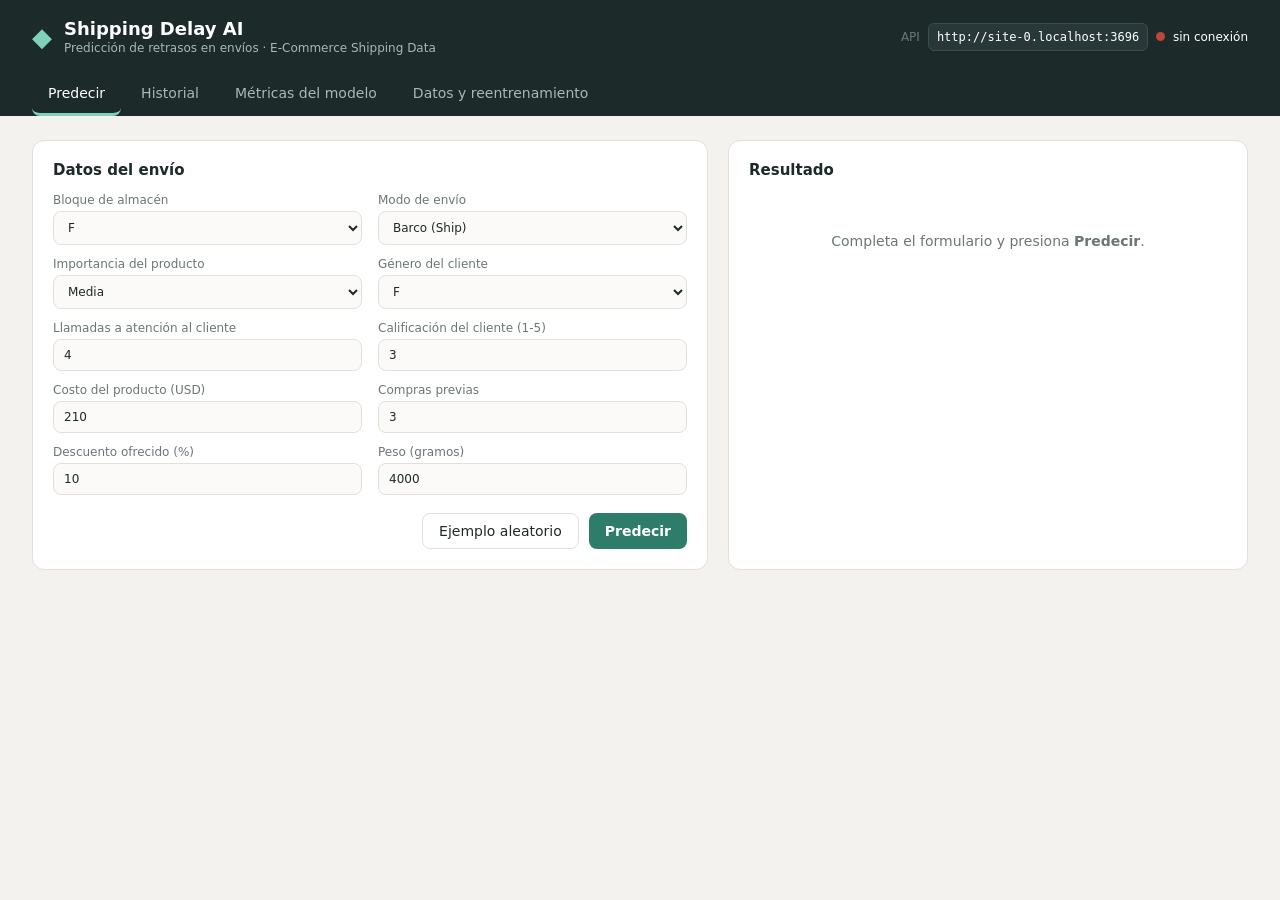
==== frontend/index.html @ 7565f9fd "feat: servicio de IA, cliente web y documentación CRISP-ML(Q) - Modelo de clasificación (Gradient Bo" ====
<!DOCTYPE html>
<html lang="es">
<head>
  <meta charset="UTF-8" />
  <meta name="viewport" content="width=device-width, initial-scale=1" />
  <title>Shipping Delay AI</title>
  <link rel="stylesheet" href="styles.css" />
</head>
<body>
  <header class="topbar">
    <div class="brand">
      <span class="logo">◆</span>
      <div>
        <h1>Shipping Delay AI</h1>
        <p>Predicción de retrasos en envíos · E-Commerce Shipping Data</p>
      </div>
    </div>
    <div class="status">
      <label for="apiUrl">API</label>
      <input id="apiUrl" type="text" spellcheck="false" />
      <span id="statusDot" class="dot"></span>
      <span id="statusText">sin conexión</span>
    </div>
  </header>

  <nav class="tabs" role="tablist">
    <button class="tab active" data-tab="predict">Predecir</button>
    <button class="tab" data-tab="history">Historial</button>
    <button class="tab" data-tab="metrics">Métricas del modelo</button>
    <button class="tab" data-tab="data">Datos y reentrenamiento</button>
  </nav>

  <main>
    <!-- ============ PREDECIR ============ -->
    <section id="tab-predict" class="panel active">
      <div class="grid-2">
        <form id="predictForm" class="card">
          <h2>Datos del envío</h2>
          <div class="fields">
            <label>Bloque de almacén
              <select name="warehouse_block"><option>A</option><option>B</option><option>C</option><option>D</option><option selected>F</option></select>
            </label>
            <label>Modo de envío
              <select name="mode_of_shipment"><option value="Ship" selected>Barco (Ship)</option><option value="Flight">Avión (Flight)</option><option value="Road">Carretera (Road)</option></select>
            </label>
            <label>Importancia del producto
              <select name="product_importance"><option value="low">Baja</option><option value="medium" selected>Media</option><option value="high">Alta</option></select>
            </label>
            <label>Género del cliente
              <select name="gender"><option value="F">F</option><option value="M">M</option></select>
            </label>
            <label>Llamadas a atención al cliente
              <input name="customer_care_calls" type="number" min="0" max="20" value="4" required />
            </label>
            <label>Calificación del cliente (1-5)
              <input name="customer_rating" type="number" min="1" max="5" value="3" required />
            </label>
            <label>Costo del producto (USD)
              <input name="cost_of_the_product" type="number" min="1" max="2000" value="210" required />
            </label>
            <label>Compras previas
              <input name="prior_purchases" type="number" min="0" max="50" value="3" required />
            </label>
            <label>Descuento ofrecido (%)
              <input name="discount_offered" type="number" min="0" max="100" value="10" required />
            </label>
            <label>Peso (gramos)
              <input name="weight_in_gms" type="number" min="1" max="20000" value="4000" required />
            </label>
          </div>
          <div class="actions">
            <button type="button" class="ghost" id="randomBtn">Ejemplo aleatorio</button>
            <button type="submit" class="primary">Predecir</button>
          </div>
        </form>

        <div class="card result" id="resultCard">
          <h2>Resultado</h2>
          <div id="resultEmpty" class="empty">Completa el formulario y presiona <b>Predecir</b>.</div>
          <div id="resultBody" hidden>
            <div id="resultLabel" class="big-label"></div>
            <div class="gauge"><div id="gaugeFill"></div></div>
            <div class="gauge-legend"><span>0%</span><span id="probText"></span><span>100%</span></div>
            <p class="muted">Probabilidad estimada de que el envío llegue <b>con retraso</b>.</p>
            <dl class="kv">
              <dt>ID predicción</dt><dd id="rId"></dd>
              <dt>Versión del modelo</dt><dd id="rVersion"></dd>
              <dt>Fecha</dt><dd id="rDate"></dd>
            </dl>
          </div>
        </div>
      </div>
    </section>

    <!-- ============ HISTORIAL ============ -->
    <section id="tab-history" class="panel">
      <div class="card">
        <div class="card-head">
          <h2>Historial de predicciones</h2>
          <div class="inline">
            <select id="histFilter">
              <option value="">Todas</option><option value="0">A tiempo</option><option value="1">Con retraso</option>
            </select>
            <button class="ghost" id="histRefresh">Actualizar</button>
          </div>
        </div>
        <div class="table-wrap">
          <table id="histTable">
            <thead><tr>
              <th>#</th><th>Fecha</th><th>Almacén</th><th>Envío</th><th>Llamadas</th><th>Rating</th>
              <th>Costo</th><th>Compras</th><th>Importancia</th><th>Género</th><th>Desc.%</th><th>Peso g</th>
              <th>Resultado</th><th>P(retraso)</th><th>Modelo</th>
            </tr></thead>
            <tbody></tbody>
          </table>
        </div>
        <div class="pager">
          <button class="ghost" id="prevPage">← Anterior</button>
          <span id="pageInfo"></span>
          <button class="ghost" id="nextPage">Siguiente →</button>
        </div>
      </div>
    </section>

    <!-- ============ MÉTRICAS ============ -->
    <section id="tab-metrics" class="panel">
      <div id="kpis" class="kpis"></div>
      <div class="grid-2">
        <div class="card"><h2>Matriz de confusión (conjunto de prueba)</h2><div id="cmatrix"></div></div>
        <div class="card"><h2>Importancia de variables</h2><div id="fimp"></div></div>
      </div>
      <div class="card"><h2>Comparación de modelos candidatos</h2><div class="table-wrap"><table id="compTable"></table></div></div>
      <div class="card"><h2>Versiones del modelo</h2><div class="table-wrap"><table id="modelsTable"></table></div></div>
    </section>

    <!-- ============ DATOS / REENTRENAMIENTO ============ -->
    <section id="tab-data" class="panel">
      <div class="grid-2">
        <div class="card">
          <h2>1 · Subir archivo de entrenamiento</h2>
          <p class="muted">CSV con las columnas del dataset original: Warehouse_block, Mode_of_Shipment, Customer_care_calls, Customer_rating, Cost_of_the_Product, Prior_purchases, Product_importance, Gender, Discount_offered, Weight_in_gms, Reached.on.Time_Y.N (mínimo 500 filas).</p>
          <form id="uploadForm" class="upload">
            <input type="file" id="fileInput" accept=".csv" required />
            <button type="submit" class="primary">Subir dataset</button>
          </form>
          <div id="uploadMsg" class="msg" hidden></div>
        </div>
        <div class="card">
          <h2>2 · Reentrenar el modelo</h2>
          <div class="fields one">
            <label>Dataset
              <select id="retrainDataset"></select>
            </label>
            <label>Algoritmo
              <select id="retrainAlgo">
                <option value="auto">Automático (elige el mejor por ROC-AUC)</option>
                <option>GradientBoosting</option><option>RandomForest</option><option>LogisticRegression</option>
              </select>
            </label>
          </div>
          <button class="primary" id="retrainBtn">Reentrenar</button>
          <div id="retrainMsg" class="msg" hidden></div>
        </div>
      </div>
      <div class="card"><h2>Datasets registrados</h2><div class="table-wrap"><table id="dsTable"></table></div></div>
    </section>
  </main>

  <div id="toast" class="toast" hidden></div>
  <script src="app.js"></script>
</body>
</html>
---- frontend/styles.css ----
:root {
  --bg: #f4f2ee; --card: #ffffff; --ink: #1d2a2a; --muted: #6b7676; --line: #e3e0d9;
  --brand: #2e7d6b; --brand-ink: #ffffff; --late: #d9822b; --ok: #2e7d6b; --bad: #b9473a;
  --radius: 12px; --font: "Inter", "Segoe UI", system-ui, -apple-system, sans-serif;
}
* { box-sizing: border-box; }
body { margin: 0; font-family: var(--font); background: var(--bg); color: var(--ink); font-size: 14px; }
h1, h2 { margin: 0; }
h2 { font-size: 15px; font-weight: 600; margin-bottom: 14px; }

.topbar { display: flex; justify-content: space-between; align-items: center; gap: 16px; flex-wrap: wrap;
  padding: 18px 32px; background: var(--ink); color: #fff; }
.brand { display: flex; gap: 12px; align-items: center; }
.logo { font-size: 26px; color: #7fd1b9; }
.brand h1 { font-size: 18px; }
.brand p { margin: 2px 0 0; font-size: 12px; color: #a9b8b5; }
.status { display: flex; align-items: center; gap: 8px; font-size: 12px; }
.status input { width: 220px; padding: 6px 8px; border-radius: 6px; border: 1px solid #3d4c4c;
  background: #283838; color: #fff; font-family: ui-monospace, monospace; font-size: 12px; }
.dot { width: 9px; height: 9px; border-radius: 50%; background: var(--bad); }
.dot.on { background: #7fd1b9; }

.tabs { display: flex; gap: 4px; padding: 0 32px; background: var(--ink); overflow-x: auto; }
.tab { border: 0; background: none; color: #a9b8b5; padding: 12px 16px; font: inherit; cursor: pointer;
  border-bottom: 3px solid transparent; white-space: nowrap; }
.tab.active { color: #fff; border-bottom-color: #7fd1b9; }

main { max-width: 1360px; margin: 0 auto; padding: 24px 32px 48px; }
.panel { display: none; }
.panel.active { display: block; }
.card { background: var(--card); border: 1px solid var(--line); border-radius: var(--radius); padding: 20px;
  margin-bottom: 20px; }
.card-head { display: flex; justify-content: space-between; align-items: center; margin-bottom: 12px; }
.card-head h2 { margin: 0; }
.grid-2 { display: grid; grid-template-columns: 1.3fr 1fr; gap: 20px; }
.grid-2 > .card { margin-bottom: 20px; }
@media (max-width: 860px) { .grid-2 { grid-template-columns: 1fr; } }

.fields { display: grid; grid-template-columns: 1fr 1fr; gap: 12px 16px; }
.fields.one { grid-template-columns: 1fr; margin-bottom: 14px; }
label { display: flex; flex-direction: column; gap: 4px; font-size: 12px; color: var(--muted); }
input, select { font: inherit; color: var(--ink); padding: 8px 10px; border: 1px solid var(--line);
  border-radius: 8px; background: #fbfaf8; }
input:focus, select:focus { outline: 2px solid #7fd1b9; border-color: transparent; }
.actions { display: flex; justify-content: flex-end; gap: 10px; margin-top: 18px; }
.inline { display: flex; gap: 8px; }

button { font: inherit; cursor: pointer; border-radius: 8px; padding: 9px 16px; }
button.primary { background: var(--brand); color: var(--brand-ink); border: 0; font-weight: 600; }
button.primary:hover { filter: brightness(1.08); }
button.primary:disabled { opacity: .6; cursor: progress; }
button.ghost { background: transparent; border: 1px solid var(--line); color: var(--ink); }
button.ghost:hover { background: #f0eee9; }

.empty { color: var(--muted); padding: 40px 0; text-align: center; }
.big-label { font-size: 28px; font-weight: 700; margin: 6px 0 16px; }
.big-label.late { color: var(--late); }
.big-label.ontime { color: var(--ok); }
.gauge { height: 14px; background: #eeebe5; border-radius: 7px; overflow: hidden; }
#gaugeFill { height: 100%; width: 0; background: linear-gradient(90deg, var(--ok), var(--late)); transition: width .5s; }
.gauge-legend { display: flex; justify-content: space-between; font-size: 11px; color: var(--muted); margin-top: 4px; }
#probText { font-weight: 700; color: var(--ink); font-size: 13px; }
.muted { color: var(--muted); font-size: 12px; line-height: 1.5; }
.kv { display: grid; grid-template-columns: auto 1fr; gap: 6px 14px; margin: 16px 0 0; font-size: 13px; }
.kv dt { color: var(--muted); }
.kv dd { margin: 0; font-family: ui-monospace, monospace; font-size: 12px; }

.table-wrap { overflow-x: auto; }
table { width: 100%; border-collapse: collapse; font-size: 12.5px; }
th, td { padding: 8px 8px; text-align: left; border-bottom: 1px solid var(--line); white-space: nowrap; }
th { font-weight: 600; color: var(--muted); font-size: 11.5px; text-transform: uppercase; letter-spacing: .03em; }
td.num, th.num { text-align: right; font-variant-numeric: tabular-nums; }
.pill { display: inline-block; padding: 2px 8px; border-radius: 999px; font-size: 11px; font-weight: 600; }
.pill.late { background: #fbead8; color: #9a5512; }
.pill.ontime { background: #dcefe9; color: #1f5a4c; }
.pill.ACTIVO { background: #dcefe9; color: #1f5a4c; }
.pill.INACTIVO { background: #ecebe7; color: #5b6363; }
.pill.RECHAZADO { background: #f6dedb; color: #8c2f25; }
.pager { display: flex; align-items: center; justify-content: flex-end; gap: 12px; margin-top: 12px; color: var(--muted); }

.kpis { display: grid; grid-template-columns: repeat(auto-fit, minmax(150px, 1fr)); gap: 14px; margin-bottom: 20px; }
.kpi { background: var(--card); border: 1px solid var(--line); border-radius: var(--radius); padding: 16px; }
.kpi .k { font-size: 11px; color: var(--muted); text-transform: uppercase; letter-spacing: .04em; }
.kpi .v { font-size: 26px; font-weight: 700; margin-top: 4px; font-variant-numeric: tabular-nums; }
.kpi .t { font-size: 11px; margin-top: 4px; }
.kpi .t.pass { color: var(--ok); }
.kpi .t.fail { color: var(--bad); }
.kpi.info .v { font-size: 15px; }

.cm { display: grid; grid-template-columns: 90px 1fr 1fr; gap: 6px; max-width: 380px; font-size: 12px; }
.cm .h { color: var(--muted); display: flex; align-items: center; justify-content: center; text-align: center; }
.cm .cell { border-radius: 8px; padding: 18px 0; text-align: center; font-size: 20px; font-weight: 700; }
.cm .cell small { display: block; font-size: 10.5px; font-weight: 500; opacity: .8; }

.bars { display: flex; flex-direction: column; gap: 7px; }
.bar-row { display: grid; grid-template-columns: 170px 1fr 52px; align-items: center; gap: 10px; font-size: 12px; }
.bar-row .track { background: #eeebe5; border-radius: 4px; height: 12px; }
.bar-row .fill { background: var(--brand); height: 100%; border-radius: 4px; }
.bar-row .val { text-align: right; font-variant-numeric: tabular-nums; color: var(--muted); }

.upload { display: flex; gap: 10px; align-items: center; flex-wrap: wrap; margin-top: 10px; }
.msg { margin-top: 14px; padding: 12px 14px; border-radius: 8px; font-size: 13px; line-height: 1.5; }
.msg.ok { background: #dcefe9; color: #1f5a4c; }
.msg.err { background: #f6dedb; color: #8c2f25; }
.msg.warn { background: #fbead8; color: #9a5512; }

.toast { position: fixed; bottom: 20px; right: 20px; background: var(--ink); color: #fff; padding: 12px 16px;
  border-radius: 8px; font-size: 13px; max-width: 360px; box-shadow: 0 6px 20px rgba(0,0,0,.2); }
.toast.err { background: var(--bad); }
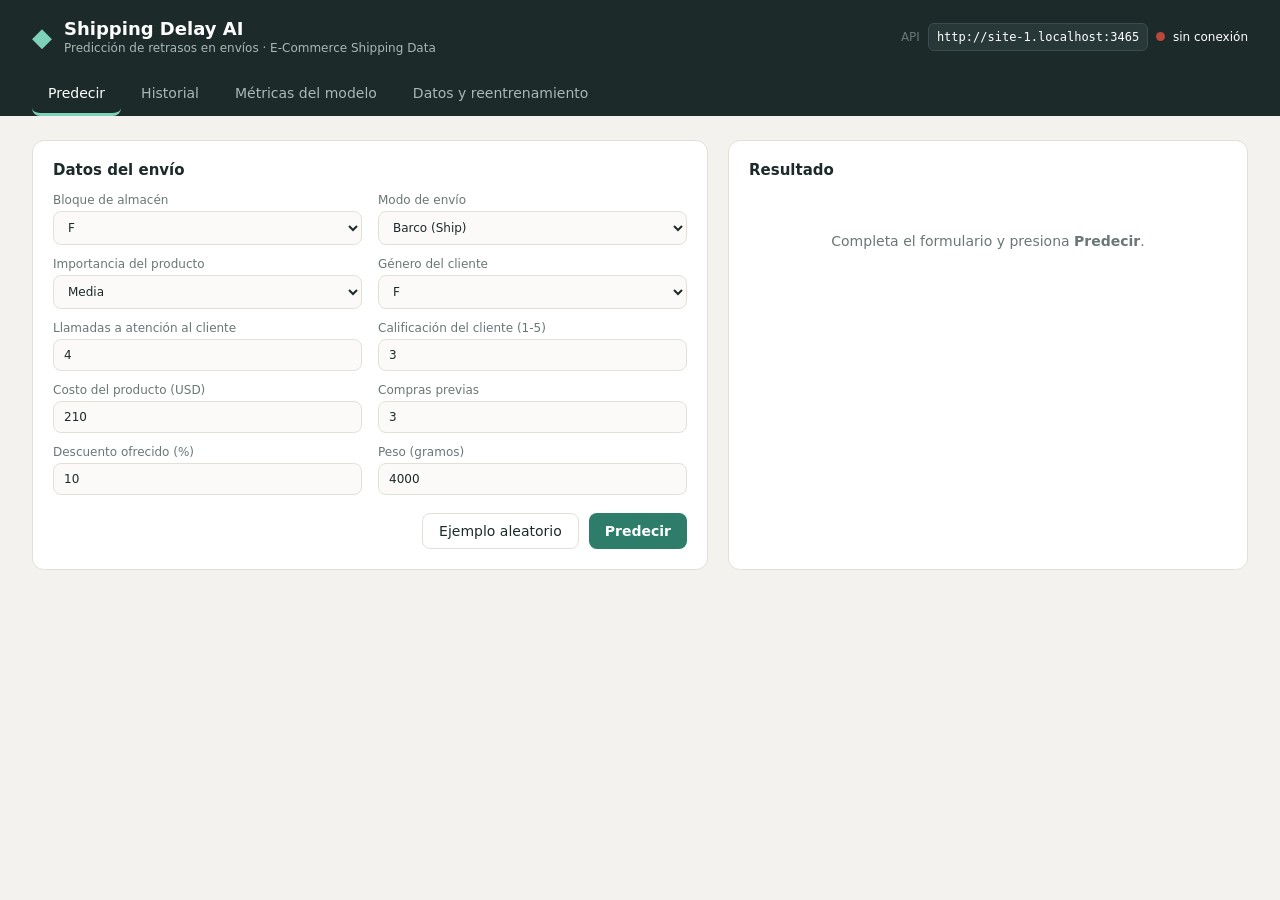
==== commit c70a6a8b: "feat(ui): detalle de predicción y filtro por versión en el historial - El cliente web ahora consume " ====
--- a/frontend/index.html
+++ b/frontend/index.html
@@ -98,8 +98,11 @@
         <div class="card-head">
           <h2>Historial de predicciones</h2>
           <div class="inline">
-            <select id="histFilter">
-              <option value="">Todas</option><option value="0">A tiempo</option><option value="1">Con retraso</option>
+            <select id="histFilter" aria-label="Filtrar por resultado">
+              <option value="">Todos los resultados</option><option value="0">A tiempo</option><option value="1">Con retraso</option>
+            </select>
+            <select id="histVersion" aria-label="Filtrar por versión del modelo">
+              <option value="">Todas las versiones</option>
             </select>
             <button class="ghost" id="histRefresh">Actualizar</button>
           </div>
@@ -114,11 +117,19 @@
             <tbody></tbody>
           </table>
         </div>
+        <p class="muted">Haz clic en una fila para ver el detalle de la predicción.</p>
         <div class="pager">
           <button class="ghost" id="prevPage">← Anterior</button>
           <span id="pageInfo"></span>
           <button class="ghost" id="nextPage">Siguiente →</button>
         </div>
+      </div>
+      <div class="card" id="detailCard" hidden>
+        <div class="card-head">
+          <h2 id="detailTitle">Detalle de la predicción</h2>
+          <button class="ghost" id="detailClose">Cerrar</button>
+        </div>
+        <dl class="kv" id="detailBody"></dl>
       </div>
     </section>
 
--- a/frontend/styles.css
+++ b/frontend/styles.css
@@ -107,3 +107,7 @@
 .toast { position: fixed; bottom: 20px; right: 20px; background: var(--ink); color: #fff; padding: 12px 16px;
   border-radius: 8px; font-size: 13px; max-width: 360px; box-shadow: 0 6px 20px rgba(0,0,0,.2); }
 .toast.err { background: var(--bad); }
+
+#histTable tbody tr[data-id] { cursor: pointer; }
+#histTable tbody tr[data-id]:hover { background: #f6f4ef; }
+#histTable tbody tr.selected { background: #e7f2ee; }
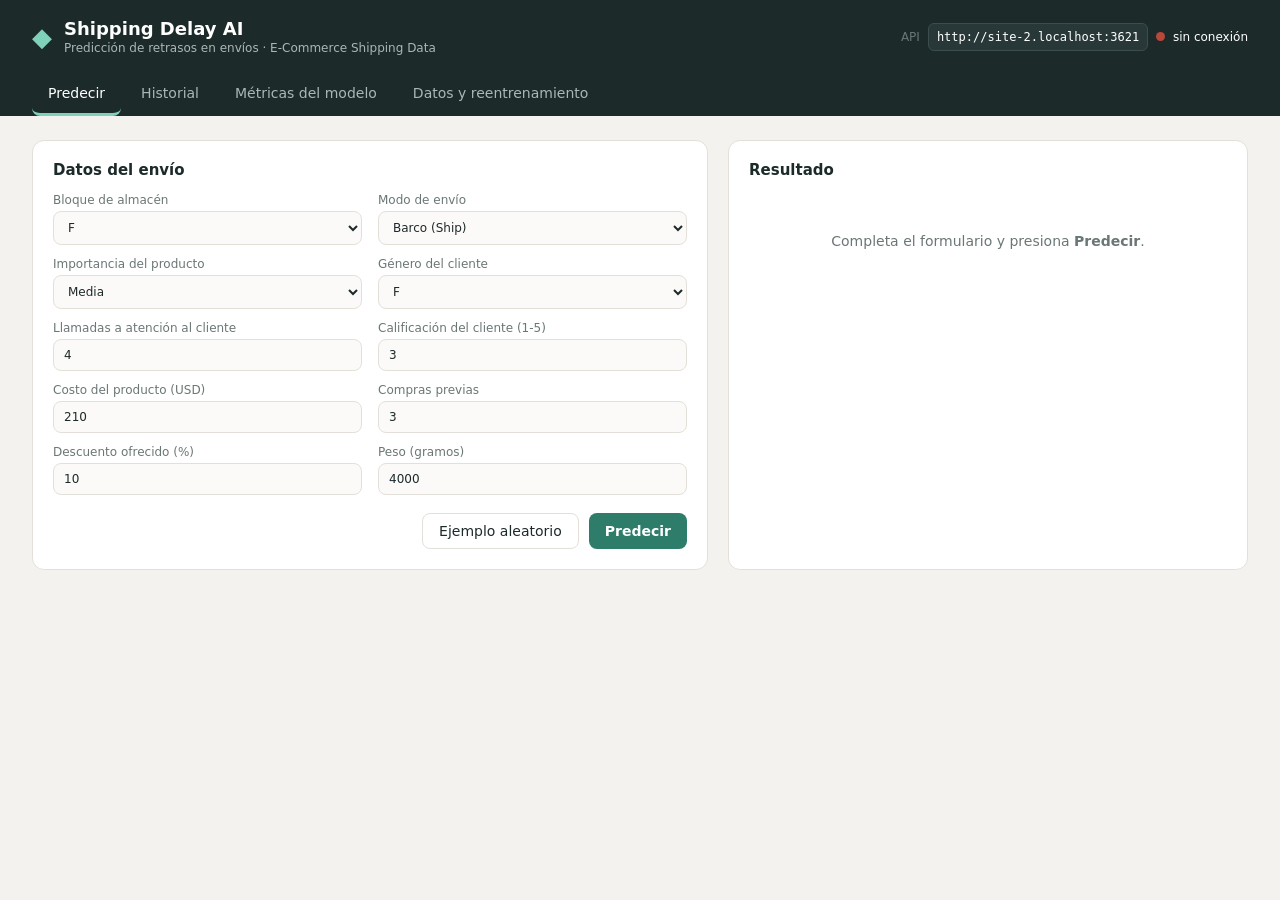
==== commit eac84586: "fix(ui): aplicar sugerencias de CodeRabbit del PR #2 - Un fallo de GET /models ya no bloquea la carg" ====
--- a/frontend/index.html
+++ b/frontend/index.html
@@ -117,7 +117,7 @@
             <tbody></tbody>
           </table>
         </div>
-        <p class="muted">Haz clic en una fila para ver el detalle de la predicción.</p>
+        <p class="muted">Haz clic en una fila (o en su número, también con el teclado) para ver el detalle de la predicción.</p>
         <div class="pager">
           <button class="ghost" id="prevPage">← Anterior</button>
           <span id="pageInfo"></span>
--- a/frontend/styles.css
+++ b/frontend/styles.css
@@ -111,3 +111,6 @@
 #histTable tbody tr[data-id] { cursor: pointer; }
 #histTable tbody tr[data-id]:hover { background: #f6f4ef; }
 #histTable tbody tr.selected { background: #e7f2ee; }
+.link-btn { background: none; border: 0; padding: 2px 4px; color: var(--brand); font-weight: 600; text-decoration: underline;
+  border-radius: 4px; cursor: pointer; }
+.link-btn:focus-visible { outline: 2px solid var(--brand); outline-offset: 2px; }
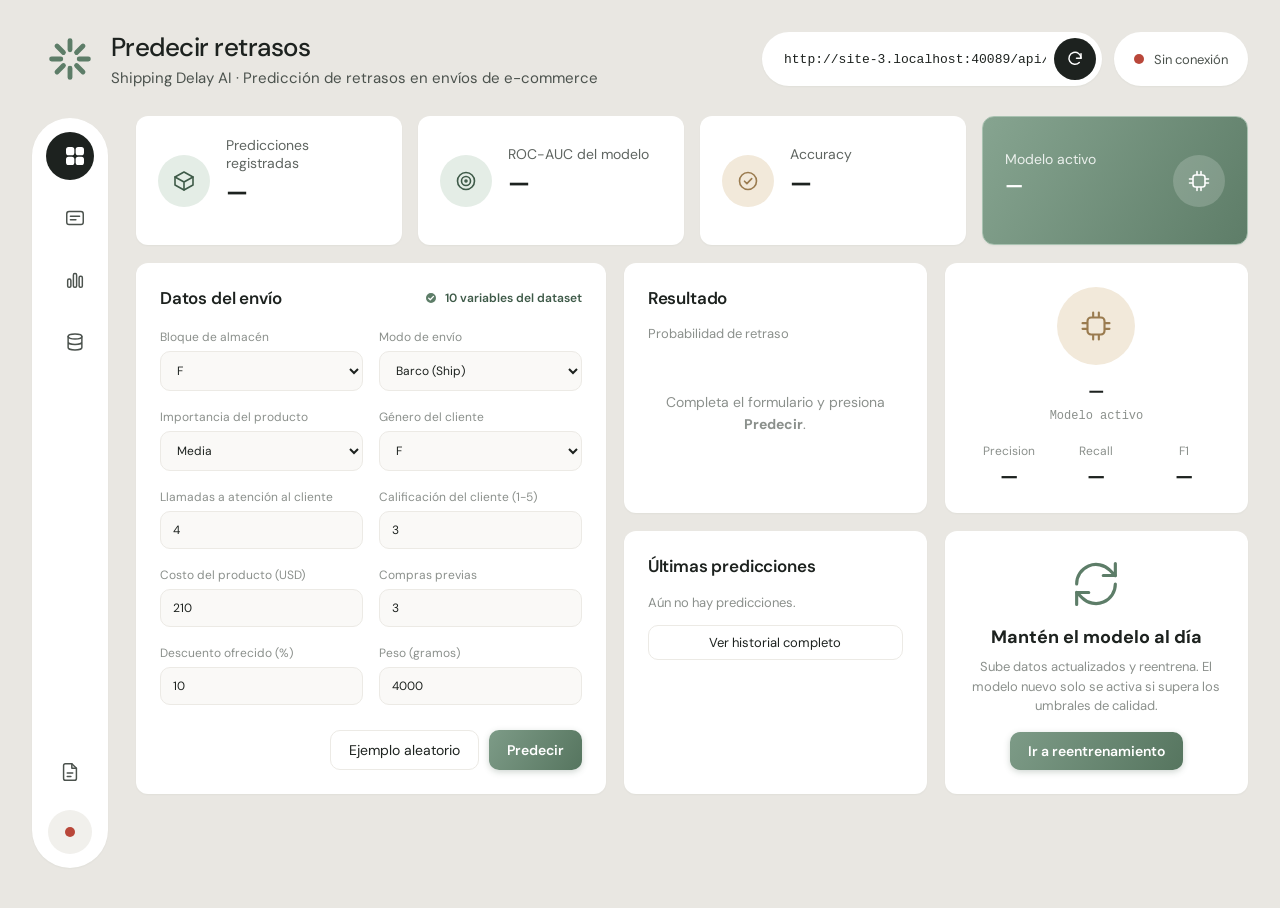
==== commit c6684341: "feat(ui): rediseño visual del cliente web estilo panel - Barra lateral con íconos para las 4 seccion" ====
--- a/frontend/index.html
+++ b/frontend/index.html
@@ -4,178 +4,267 @@
   <meta charset="UTF-8" />
   <meta name="viewport" content="width=device-width, initial-scale=1" />
   <title>Shipping Delay AI</title>
+  <link rel="preconnect" href="https://fonts.googleapis.com" />
+  <link rel="stylesheet" href="https://fonts.googleapis.com/css2?family=DM+Sans:opsz,wght@9..40,400;9..40,500;9..40,600;9..40,700&display=swap" />
   <link rel="stylesheet" href="styles.css" />
 </head>
 <body>
-  <header class="topbar">
-    <div class="brand">
-      <span class="logo">◆</span>
-      <div>
-        <h1>Shipping Delay AI</h1>
-        <p>Predicción de retrasos en envíos · E-Commerce Shipping Data</p>
+  <!-- Íconos reutilizables -->
+  <svg width="0" height="0" style="position:absolute" aria-hidden="true">
+    <defs>
+      <symbol id="i-predict" viewBox="0 0 24 24"><rect x="3" y="3" width="7.5" height="7.5" rx="2"/><rect x="13.5" y="3" width="7.5" height="7.5" rx="2"/><rect x="3" y="13.5" width="7.5" height="7.5" rx="2"/><rect x="13.5" y="13.5" width="7.5" height="7.5" rx="2"/></symbol>
+      <symbol id="i-history" viewBox="0 0 24 24"><rect x="3" y="5" width="18" height="14" rx="2.5"/><path d="M7 10h10M7 14h6"/></symbol>
+      <symbol id="i-metrics" viewBox="0 0 24 24"><rect x="4" y="11" width="3.5" height="9" rx="1.5"/><rect x="10.25" y="5" width="3.5" height="15" rx="1.5"/><rect x="16.5" y="8" width="3.5" height="12" rx="1.5"/></symbol>
+      <symbol id="i-data" viewBox="0 0 24 24"><ellipse cx="12" cy="6" rx="7.5" ry="2.8"/><path d="M4.5 6v6c0 1.5 3.4 2.8 7.5 2.8s7.5-1.3 7.5-2.8V6M4.5 12v6c0 1.5 3.4 2.8 7.5 2.8s7.5-1.3 7.5-2.8v-6"/></symbol>
+      <symbol id="i-doc" viewBox="0 0 24 24"><path d="M14 3H7a2 2 0 0 0-2 2v14a2 2 0 0 0 2 2h10a2 2 0 0 0 2-2V8z"/><path d="M14 3v5h5M9 13h6M9 17h4"/></symbol>
+      <symbol id="i-refresh" viewBox="0 0 24 24"><path d="M20 11a8 8 0 1 0-2.3 5.7"/><path d="M20 5v6h-6"/></symbol>
+      <symbol id="i-box" viewBox="0 0 24 24"><path d="M21 8 12 3 3 8v8l9 5 9-5z"/><path d="m3 8 9 5 9-5M12 13v8"/></symbol>
+      <symbol id="i-target" viewBox="0 0 24 24"><circle cx="12" cy="12" r="8.5"/><circle cx="12" cy="12" r="4.5"/><circle cx="12" cy="12" r="1"/></symbol>
+      <symbol id="i-check" viewBox="0 0 24 24"><circle cx="12" cy="12" r="8.5"/><path d="m8.5 12.2 2.4 2.4 4.8-5"/></symbol>
+      <symbol id="i-cpu" viewBox="0 0 24 24"><rect x="6" y="6" width="12" height="12" rx="2.5"/><path d="M10 2.5v3M14 2.5v3M10 18.5v3M14 18.5v3M2.5 10h3M2.5 14h3M18.5 10h3M18.5 14h3"/></symbol>
+      <symbol id="i-retrain" viewBox="0 0 24 24"><path d="M4 12a8 8 0 0 1 13.7-5.7L20 8.5"/><path d="M20 3.5v5h-5"/><path d="M20 12a8 8 0 0 1-13.7 5.7L4 15.5"/><path d="M4 20.5v-5h5"/></symbol>
+    </defs>
+  </svg>
+
+  <div class="shell">
+    <!-- ============ BARRA LATERAL ============ -->
+    <aside class="sidebar">
+      <nav class="side-nav" role="tablist" aria-label="Secciones">
+        <button class="tab active" data-tab="predict" title="Predecir" aria-label="Predecir"><svg><use href="#i-predict"/></svg></button>
+        <button class="tab" data-tab="history" title="Historial" aria-label="Historial"><svg><use href="#i-history"/></svg></button>
+        <button class="tab" data-tab="metrics" title="Métricas del modelo" aria-label="Métricas del modelo"><svg><use href="#i-metrics"/></svg></button>
+        <button class="tab" data-tab="data" title="Datos y reentrenamiento" aria-label="Datos y reentrenamiento"><svg><use href="#i-data"/></svg></button>
+      </nav>
+      <div class="side-bottom">
+        <a class="side-link" id="docsLink" href="/docs" target="_blank" rel="noopener" title="Documentación Swagger" aria-label="Documentación Swagger"><svg><use href="#i-doc"/></svg></a>
+        <span class="side-status" title="Estado del servicio"><span id="statusDot" class="dot"></span></span>
       </div>
+    </aside>
+
+    <div class="content">
+      <!-- ============ ENCABEZADO ============ -->
+      <header class="header">
+        <div class="brand">
+          <svg class="logo" viewBox="0 0 40 40" aria-hidden="true">
+            <g stroke-width="4.2" stroke-linecap="round">
+              <path d="M20 4v8M20 28v8M4 20h8M28 20h8M8.7 8.7l5.6 5.6M25.7 25.7l5.6 5.6M8.7 31.3l5.6-5.6M25.7 14.3l5.6-5.6"/>
+            </g>
+          </svg>
+          <div>
+            <h1 id="pageTitle">Predecir retrasos</h1>
+            <p id="pageSubtitle">Shipping Delay AI · Predicción de retrasos en envíos de e-commerce</p>
+          </div>
+        </div>
+        <div class="header-tools">
+          <label class="search" for="apiUrl">
+            <span class="sr-only">URL de la API</span>
+            <input id="apiUrl" type="text" spellcheck="false" />
+            <button type="button" class="round dark" id="pingBtn" title="Comprobar conexión" aria-label="Comprobar conexión"><svg><use href="#i-refresh"/></svg></button>
+          </label>
+          <div class="status-pill"><span class="dot" id="statusDot2"></span><span id="statusText">sin conexión</span></div>
+        </div>
+      </header>
+
+      <!-- ============ INDICADORES (datos reales del servicio) ============ -->
+      <section class="kpi-row" aria-label="Resumen">
+        <div class="kpi-card">
+          <span class="kpi-icon green"><svg><use href="#i-box"/></svg></span>
+          <div><div class="kpi-label">Predicciones registradas</div><div class="kpi-value" id="kTotal">—</div><div class="kpi-sub" id="kTotalSub">&nbsp;</div></div>
+        </div>
+        <div class="kpi-card">
+          <span class="kpi-icon green"><svg><use href="#i-target"/></svg></span>
+          <div><div class="kpi-label">ROC-AUC del modelo</div><div class="kpi-value" id="kAuc">—</div><div class="kpi-sub" id="kAucSub">&nbsp;</div></div>
+        </div>
+        <div class="kpi-card">
+          <span class="kpi-icon beige"><svg><use href="#i-check"/></svg></span>
+          <div><div class="kpi-label">Accuracy</div><div class="kpi-value" id="kAcc">—</div><div class="kpi-sub" id="kAccSub">&nbsp;</div></div>
+        </div>
+        <div class="kpi-card accent">
+          <div><div class="kpi-label">Modelo activo</div><div class="kpi-value" id="kModel">—</div><div class="kpi-sub" id="kModelSub">&nbsp;</div></div>
+          <span class="kpi-icon glass"><svg><use href="#i-cpu"/></svg></span>
+        </div>
+      </section>
+
+      <main>
+        <!-- ============ PREDECIR ============ -->
+        <section id="tab-predict" class="panel active">
+          <div class="dash-grid">
+            <form id="predictForm" class="card form-card">
+              <div class="card-head">
+                <h2>Datos del envío</h2>
+                <span class="chip"><svg><use href="#i-check"/></svg>10 variables del dataset</span>
+              </div>
+              <div class="fields">
+                <label>Bloque de almacén
+                  <select name="warehouse_block"><option>A</option><option>B</option><option>C</option><option>D</option><option selected>F</option></select>
+                </label>
+                <label>Modo de envío
+                  <select name="mode_of_shipment"><option value="Ship" selected>Barco (Ship)</option><option value="Flight">Avión (Flight)</option><option value="Road">Carretera (Road)</option></select>
+                </label>
+                <label>Importancia del producto
+                  <select name="product_importance"><option value="low">Baja</option><option value="medium" selected>Media</option><option value="high">Alta</option></select>
+                </label>
+                <label>Género del cliente
+                  <select name="gender"><option value="F">F</option><option value="M">M</option></select>
+                </label>
+                <label>Llamadas a atención al cliente
+                  <input name="customer_care_calls" type="number" min="0" max="20" value="4" required />
+                </label>
+                <label>Calificación del cliente (1-5)
+                  <input name="customer_rating" type="number" min="1" max="5" value="3" required />
+                </label>
+                <label>Costo del producto (USD)
+                  <input name="cost_of_the_product" type="number" min="1" max="2000" value="210" required />
+                </label>
+                <label>Compras previas
+                  <input name="prior_purchases" type="number" min="0" max="50" value="3" required />
+                </label>
+                <label>Descuento ofrecido (%)
+                  <input name="discount_offered" type="number" min="0" max="100" value="10" required />
+                </label>
+                <label>Peso (gramos)
+                  <input name="weight_in_gms" type="number" min="1" max="20000" value="4000" required />
+                </label>
+              </div>
+              <div class="actions">
+                <button type="button" class="ghost" id="randomBtn">Ejemplo aleatorio</button>
+                <button type="submit" class="primary">Predecir</button>
+              </div>
+            </form>
+
+            <div class="card result-card" id="resultCard">
+              <h2>Resultado</h2>
+              <p class="muted small">Probabilidad de retraso</p>
+              <div id="resultEmpty" class="empty">Completa el formulario y presiona <b>Predecir</b>.</div>
+              <div id="resultBody" hidden>
+                <div id="resultLabel" class="big-label"></div>
+                <div class="gauge">
+                  <svg viewBox="0 0 200 112" aria-hidden="true">
+                    <path class="g-track" d="M 20 100 A 80 80 0 0 1 180 100" />
+                    <path class="g-fill" id="gaugeArc" d="M 20 100 A 80 80 0 0 1 180 100" />
+                  </svg>
+                  <div class="g-value" id="probText"></div>
+                </div>
+                <dl class="kv">
+                  <dt>ID</dt><dd id="rId"></dd>
+                  <dt>Modelo</dt><dd id="rVersion"></dd>
+                  <dt>Fecha</dt><dd id="rDate"></dd>
+                </dl>
+              </div>
+            </div>
+
+            <div class="card model-card">
+              <span class="avatar"><svg><use href="#i-cpu"/></svg></span>
+              <h3 id="mAlgo">—</h3>
+              <p class="muted" id="mVersion">Modelo activo</p>
+              <div class="stats">
+                <div><span>Precision</span><b id="mPrec">—</b></div>
+                <div><span>Recall</span><b id="mRec">—</b></div>
+                <div><span>F1</span><b id="mF1">—</b></div>
+              </div>
+            </div>
+
+            <div class="card recent-card">
+              <div class="card-head"><h2>Últimas predicciones</h2></div>
+              <ul class="recent" id="recentList"><li class="muted">Aún no hay predicciones.</li></ul>
+              <button type="button" class="ghost small-btn" data-goto="history">Ver historial completo</button>
+            </div>
+
+            <div class="card cta-card">
+              <span class="cta-icon"><svg><use href="#i-retrain"/></svg></span>
+              <h3>Mantén el modelo al día</h3>
+              <p class="muted">Sube datos actualizados y reentrena. El modelo nuevo solo se activa si supera los umbrales de calidad.</p>
+              <button type="button" class="primary" data-goto="data">Ir a reentrenamiento</button>
+            </div>
+          </div>
+        </section>
+
+        <!-- ============ HISTORIAL ============ -->
+        <section id="tab-history" class="panel">
+          <div class="card">
+            <div class="card-head">
+              <h2>Historial de predicciones</h2>
+              <div class="inline">
+                <select id="histFilter" aria-label="Filtrar por resultado">
+                  <option value="">Todos los resultados</option><option value="0">A tiempo</option><option value="1">Con retraso</option>
+                </select>
+                <select id="histVersion" aria-label="Filtrar por versión del modelo">
+                  <option value="">Todas las versiones</option>
+                </select>
+                <button class="ghost" id="histRefresh">Actualizar</button>
+              </div>
+            </div>
+            <div class="table-wrap">
+              <table id="histTable">
+                <thead><tr>
+                  <th>#</th><th>Fecha</th><th>Almacén</th><th>Envío</th><th>Llamadas</th><th>Rating</th>
+                  <th>Costo</th><th>Compras</th><th>Importancia</th><th>Género</th><th>Desc.%</th><th>Peso g</th>
+                  <th>Resultado</th><th>P(retraso)</th><th>Modelo</th>
+                </tr></thead>
+                <tbody></tbody>
+              </table>
+            </div>
+            <p class="muted small">Haz clic en una fila (o en su número, también con el teclado) para ver el detalle de la predicción.</p>
+            <div class="pager">
+              <button class="ghost" id="prevPage">← Anterior</button>
+              <span id="pageInfo"></span>
+              <button class="ghost" id="nextPage">Siguiente →</button>
+            </div>
+          </div>
+          <div class="card" id="detailCard" hidden>
+            <div class="card-head">
+              <h2 id="detailTitle">Detalle de la predicción</h2>
+              <button class="ghost" id="detailClose">Cerrar</button>
+            </div>
+            <dl class="kv detail" id="detailBody"></dl>
+          </div>
+        </section>
+
+        <!-- ============ MÉTRICAS ============ -->
+        <section id="tab-metrics" class="panel">
+          <div id="kpis" class="kpis"></div>
+          <div class="grid-2">
+            <div class="card"><h2>Matriz de confusión (conjunto de prueba)</h2><div id="cmatrix"></div></div>
+            <div class="card"><h2>Importancia de variables</h2><div id="fimp"></div></div>
+          </div>
+          <div class="card"><h2>Comparación de modelos candidatos</h2><div class="table-wrap"><table id="compTable"></table></div></div>
+          <div class="card"><h2>Versiones del modelo</h2><div class="table-wrap"><table id="modelsTable"></table></div></div>
+        </section>
+
+        <!-- ============ DATOS / REENTRENAMIENTO ============ -->
+        <section id="tab-data" class="panel">
+          <div class="grid-2">
+            <div class="card">
+              <h2>1 · Subir archivo de entrenamiento</h2>
+              <p class="muted">CSV con las columnas del dataset original: Warehouse_block, Mode_of_Shipment, Customer_care_calls, Customer_rating, Cost_of_the_Product, Prior_purchases, Product_importance, Gender, Discount_offered, Weight_in_gms, Reached.on.Time_Y.N (mínimo 500 filas).</p>
+              <form id="uploadForm" class="upload">
+                <input type="file" id="fileInput" accept=".csv" required />
+                <button type="submit" class="primary">Subir dataset</button>
+              </form>
+              <div id="uploadMsg" class="msg" hidden></div>
+            </div>
+            <div class="card">
+              <h2>2 · Reentrenar el modelo</h2>
+              <div class="fields one">
+                <label>Dataset
+                  <select id="retrainDataset"></select>
+                </label>
+                <label>Algoritmo
+                  <select id="retrainAlgo">
+                    <option value="auto">Automático (elige el mejor por ROC-AUC)</option>
+                    <option>GradientBoosting</option><option>RandomForest</option><option>LogisticRegression</option>
+                  </select>
+                </label>
+              </div>
+              <button class="primary" id="retrainBtn">Reentrenar</button>
+              <div id="retrainMsg" class="msg" hidden></div>
+            </div>
+          </div>
+          <div class="card"><h2>Datasets registrados</h2><div class="table-wrap"><table id="dsTable"></table></div></div>
+        </section>
+      </main>
     </div>
-    <div class="status">
-      <label for="apiUrl">API</label>
-      <input id="apiUrl" type="text" spellcheck="false" />
-      <span id="statusDot" class="dot"></span>
-      <span id="statusText">sin conexión</span>
-    </div>
-  </header>
-
-  <nav class="tabs" role="tablist">
-    <button class="tab active" data-tab="predict">Predecir</button>
-    <button class="tab" data-tab="history">Historial</button>
-    <button class="tab" data-tab="metrics">Métricas del modelo</button>
-    <button class="tab" data-tab="data">Datos y reentrenamiento</button>
-  </nav>
-
-  <main>
-    <!-- ============ PREDECIR ============ -->
-    <section id="tab-predict" class="panel active">
-      <div class="grid-2">
-        <form id="predictForm" class="card">
-          <h2>Datos del envío</h2>
-          <div class="fields">
-            <label>Bloque de almacén
-              <select name="warehouse_block"><option>A</option><option>B</option><option>C</option><option>D</option><option selected>F</option></select>
-            </label>
-            <label>Modo de envío
-              <select name="mode_of_shipment"><option value="Ship" selected>Barco (Ship)</option><option value="Flight">Avión (Flight)</option><option value="Road">Carretera (Road)</option></select>
-            </label>
-            <label>Importancia del producto
-              <select name="product_importance"><option value="low">Baja</option><option value="medium" selected>Media</option><option value="high">Alta</option></select>
-            </label>
-            <label>Género del cliente
-              <select name="gender"><option value="F">F</option><option value="M">M</option></select>
-            </label>
-            <label>Llamadas a atención al cliente
-              <input name="customer_care_calls" type="number" min="0" max="20" value="4" required />
-            </label>
-            <label>Calificación del cliente (1-5)
-              <input name="customer_rating" type="number" min="1" max="5" value="3" required />
-            </label>
-            <label>Costo del producto (USD)
-              <input name="cost_of_the_product" type="number" min="1" max="2000" value="210" required />
-            </label>
-            <label>Compras previas
-              <input name="prior_purchases" type="number" min="0" max="50" value="3" required />
-            </label>
-            <label>Descuento ofrecido (%)
-              <input name="discount_offered" type="number" min="0" max="100" value="10" required />
-            </label>
-            <label>Peso (gramos)
-              <input name="weight_in_gms" type="number" min="1" max="20000" value="4000" required />
-            </label>
-          </div>
-          <div class="actions">
-            <button type="button" class="ghost" id="randomBtn">Ejemplo aleatorio</button>
-            <button type="submit" class="primary">Predecir</button>
-          </div>
-        </form>
-
-        <div class="card result" id="resultCard">
-          <h2>Resultado</h2>
-          <div id="resultEmpty" class="empty">Completa el formulario y presiona <b>Predecir</b>.</div>
-          <div id="resultBody" hidden>
-            <div id="resultLabel" class="big-label"></div>
-            <div class="gauge"><div id="gaugeFill"></div></div>
-            <div class="gauge-legend"><span>0%</span><span id="probText"></span><span>100%</span></div>
-            <p class="muted">Probabilidad estimada de que el envío llegue <b>con retraso</b>.</p>
-            <dl class="kv">
-              <dt>ID predicción</dt><dd id="rId"></dd>
-              <dt>Versión del modelo</dt><dd id="rVersion"></dd>
-              <dt>Fecha</dt><dd id="rDate"></dd>
-            </dl>
-          </div>
-        </div>
-      </div>
-    </section>
-
-    <!-- ============ HISTORIAL ============ -->
-    <section id="tab-history" class="panel">
-      <div class="card">
-        <div class="card-head">
-          <h2>Historial de predicciones</h2>
-          <div class="inline">
-            <select id="histFilter" aria-label="Filtrar por resultado">
-              <option value="">Todos los resultados</option><option value="0">A tiempo</option><option value="1">Con retraso</option>
-            </select>
-            <select id="histVersion" aria-label="Filtrar por versión del modelo">
-              <option value="">Todas las versiones</option>
-            </select>
-            <button class="ghost" id="histRefresh">Actualizar</button>
-          </div>
-        </div>
-        <div class="table-wrap">
-          <table id="histTable">
-            <thead><tr>
-              <th>#</th><th>Fecha</th><th>Almacén</th><th>Envío</th><th>Llamadas</th><th>Rating</th>
-              <th>Costo</th><th>Compras</th><th>Importancia</th><th>Género</th><th>Desc.%</th><th>Peso g</th>
-              <th>Resultado</th><th>P(retraso)</th><th>Modelo</th>
-            </tr></thead>
-            <tbody></tbody>
-          </table>
-        </div>
-        <p class="muted">Haz clic en una fila (o en su número, también con el teclado) para ver el detalle de la predicción.</p>
-        <div class="pager">
-          <button class="ghost" id="prevPage">← Anterior</button>
-          <span id="pageInfo"></span>
-          <button class="ghost" id="nextPage">Siguiente →</button>
-        </div>
-      </div>
-      <div class="card" id="detailCard" hidden>
-        <div class="card-head">
-          <h2 id="detailTitle">Detalle de la predicción</h2>
-          <button class="ghost" id="detailClose">Cerrar</button>
-        </div>
-        <dl class="kv" id="detailBody"></dl>
-      </div>
-    </section>
-
-    <!-- ============ MÉTRICAS ============ -->
-    <section id="tab-metrics" class="panel">
-      <div id="kpis" class="kpis"></div>
-      <div class="grid-2">
-        <div class="card"><h2>Matriz de confusión (conjunto de prueba)</h2><div id="cmatrix"></div></div>
-        <div class="card"><h2>Importancia de variables</h2><div id="fimp"></div></div>
-      </div>
-      <div class="card"><h2>Comparación de modelos candidatos</h2><div class="table-wrap"><table id="compTable"></table></div></div>
-      <div class="card"><h2>Versiones del modelo</h2><div class="table-wrap"><table id="modelsTable"></table></div></div>
-    </section>
-
-    <!-- ============ DATOS / REENTRENAMIENTO ============ -->
-    <section id="tab-data" class="panel">
-      <div class="grid-2">
-        <div class="card">
-          <h2>1 · Subir archivo de entrenamiento</h2>
-          <p class="muted">CSV con las columnas del dataset original: Warehouse_block, Mode_of_Shipment, Customer_care_calls, Customer_rating, Cost_of_the_Product, Prior_purchases, Product_importance, Gender, Discount_offered, Weight_in_gms, Reached.on.Time_Y.N (mínimo 500 filas).</p>
-          <form id="uploadForm" class="upload">
-            <input type="file" id="fileInput" accept=".csv" required />
-            <button type="submit" class="primary">Subir dataset</button>
-          </form>
-          <div id="uploadMsg" class="msg" hidden></div>
-        </div>
-        <div class="card">
-          <h2>2 · Reentrenar el modelo</h2>
-          <div class="fields one">
-            <label>Dataset
-              <select id="retrainDataset"></select>
-            </label>
-            <label>Algoritmo
-              <select id="retrainAlgo">
-                <option value="auto">Automático (elige el mejor por ROC-AUC)</option>
-                <option>GradientBoosting</option><option>RandomForest</option><option>LogisticRegression</option>
-              </select>
-            </label>
-          </div>
-          <button class="primary" id="retrainBtn">Reentrenar</button>
-          <div id="retrainMsg" class="msg" hidden></div>
-        </div>
-      </div>
-      <div class="card"><h2>Datasets registrados</h2><div class="table-wrap"><table id="dsTable"></table></div></div>
-    </section>
-  </main>
+  </div>
 
   <div id="toast" class="toast" hidden></div>
   <script src="app.js"></script>
--- a/frontend/styles.css
+++ b/frontend/styles.css
@@ -1,116 +1,242 @@
+/* Shipping Delay AI – estilo: tarjetas blancas sobre fondo cálido, acentos verde salvia */
 :root {
-  --bg: #f4f2ee; --card: #ffffff; --ink: #1d2a2a; --muted: #6b7676; --line: #e3e0d9;
-  --brand: #2e7d6b; --brand-ink: #ffffff; --late: #d9822b; --ok: #2e7d6b; --bad: #b9473a;
-  --radius: 12px; --font: "Inter", "Segoe UI", system-ui, -apple-system, sans-serif;
+  --bg: #e9e7e2; --card: #ffffff; --ink: #1d221f; --muted: #8b908c; --line: #eceae5;
+  --green: #5d7d68; --green-dark: #3e5a48; --green-soft: #e4ede6; --green-tint: #f1f6f2;
+  --beige: #f2e9da; --beige-ink: #9a7b4f;
+  --late: #c0623f; --late-soft: #f8e3dd; --ok: #4f7a5f; --bad: #b9473a;
+  --radius: 22px; --radius-sm: 12px;
+  --shadow: 0 1px 2px rgba(30, 40, 34, .04);
+  --font: "DM Sans", "Segoe UI", system-ui, -apple-system, sans-serif;
 }
 * { box-sizing: border-box; }
 body { margin: 0; font-family: var(--font); background: var(--bg); color: var(--ink); font-size: 14px; }
-h1, h2 { margin: 0; }
-h2 { font-size: 15px; font-weight: 600; margin-bottom: 14px; }
-
-.topbar { display: flex; justify-content: space-between; align-items: center; gap: 16px; flex-wrap: wrap;
-  padding: 18px 32px; background: var(--ink); color: #fff; }
-.brand { display: flex; gap: 12px; align-items: center; }
-.logo { font-size: 26px; color: #7fd1b9; }
-.brand h1 { font-size: 18px; }
-.brand p { margin: 2px 0 0; font-size: 12px; color: #a9b8b5; }
-.status { display: flex; align-items: center; gap: 8px; font-size: 12px; }
-.status input { width: 220px; padding: 6px 8px; border-radius: 6px; border: 1px solid #3d4c4c;
-  background: #283838; color: #fff; font-family: ui-monospace, monospace; font-size: 12px; }
-.dot { width: 9px; height: 9px; border-radius: 50%; background: var(--bad); }
-.dot.on { background: #7fd1b9; }
-
-.tabs { display: flex; gap: 4px; padding: 0 32px; background: var(--ink); overflow-x: auto; }
-.tab { border: 0; background: none; color: #a9b8b5; padding: 12px 16px; font: inherit; cursor: pointer;
-  border-bottom: 3px solid transparent; white-space: nowrap; }
-.tab.active { color: #fff; border-bottom-color: #7fd1b9; }
-
-main { max-width: 1360px; margin: 0 auto; padding: 24px 32px 48px; }
+h1, h2, h3 { margin: 0; }
+h2 { font-size: 17px; font-weight: 600; margin-bottom: 14px; letter-spacing: -.01em; }
+h3 { font-size: 18px; font-weight: 700; }
+svg use { pointer-events: none; }
+.sr-only { position: absolute; width: 1px; height: 1px; overflow: hidden; clip: rect(0 0 0 0); }
+
+/* ---------- estructura ---------- */
+.shell { display: grid; grid-template-columns: 76px 1fr; gap: 28px; max-width: 1440px; margin: 0 auto;
+  padding: 28px 32px 40px; min-height: 100vh; }
+.sidebar { position: sticky; top: 28px; margin-top: 90px; align-self: start; height: calc(100vh - 150px); min-height: 520px; max-height: 760px;
+  background: var(--card); border-radius: 40px; padding: 14px 0; display: flex; flex-direction: column;
+  align-items: center; justify-content: space-between; box-shadow: var(--shadow); }
+.side-nav, .side-bottom { display: flex; flex-direction: column; align-items: center; gap: 14px; }
+.tab, .side-link { width: 48px; height: 48px; border-radius: 50%; border: 0; background: none; color: #4b524d;
+  display: grid; place-items: center; cursor: pointer; transition: background .15s, color .15s; }
+.tab svg, .side-link svg { width: 22px; height: 22px; fill: none; stroke: currentColor; stroke-width: 1.6;
+  stroke-linecap: round; stroke-linejoin: round; }
+.tab:hover, .side-link:hover { background: #f1f0ec; }
+.tab.active { background: var(--ink); color: #fff; }
+.tab.active svg { fill: currentColor; stroke: currentColor; }
+.tab:focus-visible, .side-link:focus-visible { outline: 2px solid var(--green); outline-offset: 2px; }
+.side-status { width: 44px; height: 44px; border-radius: 50%; background: #f1f0ec; display: grid; place-items: center; }
+.dot { width: 10px; height: 10px; border-radius: 50%; background: var(--bad); flex: none; }
+.dot.on { background: #6fae87; box-shadow: 0 0 0 4px rgba(111, 174, 135, .18); }
+
+.content { min-width: 0; }
+
+/* ---------- encabezado ---------- */
+.header { display: flex; justify-content: space-between; align-items: center; gap: 20px; flex-wrap: wrap;
+  margin: 2px 0 28px; }
+.brand { display: flex; gap: 18px; align-items: center; margin-left: -89px; }
+.logo { width: 46px; height: 46px; stroke: var(--green); flex: none; }
+.brand h1 { font-size: 26px; font-weight: 500; letter-spacing: -.02em; }
+.brand p { margin: 4px 0 0; color: #4b524d; font-size: 15px; }
+.header-tools { display: flex; align-items: center; gap: 12px; }
+.search { display: flex; align-items: center; gap: 8px; background: var(--card); border-radius: 999px;
+  padding: 6px 6px 6px 22px; width: 340px; box-shadow: var(--shadow); }
+.search input { flex: 1; border: 0; background: none; padding: 8px 0; font: inherit; font-size: 13px; color: var(--ink);
+  font-family: ui-monospace, monospace; min-width: 0; }
+.search input:focus { outline: none; }
+.search:focus-within { outline: 2px solid var(--green-soft); }
+.round { width: 42px; height: 42px; border-radius: 50%; border: 0; display: grid; place-items: center; cursor: pointer; padding: 0; }
+.round svg { width: 18px; height: 18px; fill: none; stroke: currentColor; stroke-width: 2; stroke-linecap: round; stroke-linejoin: round; }
+.round.dark { background: var(--ink); color: #fff; }
+.status-pill { display: flex; align-items: center; gap: 10px; background: var(--card); border-radius: 999px;
+  height: 54px; padding: 0 20px; font-size: 13px; color: #4b524d; box-shadow: var(--shadow); white-space: nowrap; }
+
+/* ---------- indicadores ---------- */
+.kpi-row { display: grid; grid-template-columns: repeat(4, 1fr); gap: 16px; margin-bottom: 18px; }
+.kpi-card { background: var(--card); border-radius: var(--radius-sm); padding: 20px 22px; display: flex; align-items: center;
+  gap: 16px; min-height: 92px; box-shadow: var(--shadow); }
+.kpi-card.accent { background: linear-gradient(120deg, #86a490 0%, #5e7d68 100%); color: #fff; justify-content: space-between;
+  border: 1px solid #a9c2b1; }
+.kpi-label { font-size: 14px; color: #5f6561; }
+.accent .kpi-label { color: rgba(255,255,255,.85); }
+.kpi-value { font-size: 24px; font-weight: 700; margin-top: 4px; letter-spacing: -.01em; font-variant-numeric: tabular-nums; }
+.accent .kpi-value { font-size: 20px; }
+.kpi-sub { font-size: 12px; color: var(--muted); margin-top: 2px; }
+.accent .kpi-sub { color: rgba(255,255,255,.8); font-family: ui-monospace, monospace; font-size: 11px; }
+.kpi-icon { width: 52px; height: 52px; border-radius: 50%; display: grid; place-items: center; flex: none; }
+.kpi-icon svg { width: 24px; height: 24px; fill: none; stroke: currentColor; stroke-width: 1.6; stroke-linecap: round; stroke-linejoin: round; }
+.kpi-icon.green { background: var(--green-soft); color: var(--green-dark); }
+.kpi-icon.beige { background: var(--beige); color: var(--beige-ink); }
+.kpi-icon.glass { background: rgba(255,255,255,.18); color: #fff; }
+
+/* ---------- tarjetas ---------- */
+main { min-width: 0; }
 .panel { display: none; }
-.panel.active { display: block; }
-.card { background: var(--card); border: 1px solid var(--line); border-radius: var(--radius); padding: 20px;
-  margin-bottom: 20px; }
-.card-head { display: flex; justify-content: space-between; align-items: center; margin-bottom: 12px; }
+.panel.active { display: block; animation: fade .2s ease; }
+@keyframes fade { from { opacity: 0; transform: translateY(4px); } to { opacity: 1; transform: none; } }
+.card { background: var(--card); border-radius: var(--radius-sm); padding: 24px; margin-bottom: 18px; box-shadow: var(--shadow); }
+.card-head { display: flex; justify-content: space-between; align-items: center; gap: 12px; margin-bottom: 16px; flex-wrap: wrap; }
 .card-head h2 { margin: 0; }
-.grid-2 { display: grid; grid-template-columns: 1.3fr 1fr; gap: 20px; }
-.grid-2 > .card { margin-bottom: 20px; }
-@media (max-width: 860px) { .grid-2 { grid-template-columns: 1fr; } }
-
-.fields { display: grid; grid-template-columns: 1fr 1fr; gap: 12px 16px; }
-.fields.one { grid-template-columns: 1fr; margin-bottom: 14px; }
-label { display: flex; flex-direction: column; gap: 4px; font-size: 12px; color: var(--muted); }
-input, select { font: inherit; color: var(--ink); padding: 8px 10px; border: 1px solid var(--line);
-  border-radius: 8px; background: #fbfaf8; }
-input:focus, select:focus { outline: 2px solid #7fd1b9; border-color: transparent; }
-.actions { display: flex; justify-content: flex-end; gap: 10px; margin-top: 18px; }
-.inline { display: flex; gap: 8px; }
-
-button { font: inherit; cursor: pointer; border-radius: 8px; padding: 9px 16px; }
-button.primary { background: var(--brand); color: var(--brand-ink); border: 0; font-weight: 600; }
-button.primary:hover { filter: brightness(1.08); }
+.grid-2 { display: grid; grid-template-columns: 1.3fr 1fr; gap: 18px; }
+.grid-2 > .card { margin-bottom: 18px; }
+
+.dash-grid { display: grid; grid-template-columns: 1.55fr 1fr 1fr; grid-template-rows: auto auto; gap: 18px; }
+.dash-grid > .card { margin: 0; }
+.form-card { grid-row: span 2; display: flex; flex-direction: column; }
+.form-card .actions { margin-top: auto; padding-top: 20px; }
+
+.chip { display: inline-flex; align-items: center; gap: 6px; font-size: 12px; font-weight: 600; color: var(--green-dark); }
+.chip svg { width: 16px; height: 16px; fill: var(--green); stroke: #fff; stroke-width: 2; stroke-linecap: round; stroke-linejoin: round; }
+
+/* ---------- formularios ---------- */
+.fields { display: grid; grid-template-columns: 1fr 1fr; gap: 14px 16px; }
+.fields.one { grid-template-columns: 1fr; margin-bottom: 16px; }
+label { display: flex; flex-direction: column; gap: 6px; font-size: 12px; color: var(--muted); }
+input, select { font: inherit; color: var(--ink); padding: 10px 12px; border: 1px solid var(--line);
+  border-radius: 10px; background: #faf9f7; }
+input:focus, select:focus { outline: 2px solid var(--green-soft); border-color: var(--green); }
+.actions { display: flex; justify-content: flex-end; gap: 10px; }
+.inline { display: flex; gap: 8px; flex-wrap: wrap; }
+
+button { font: inherit; cursor: pointer; border-radius: 10px; padding: 10px 18px; }
+button.primary { background: linear-gradient(120deg, #7d9b87, #56755f); color: #fff; border: 0; font-weight: 600;
+  box-shadow: 0 2px 6px rgba(62, 90, 72, .25); }
+button.primary:hover { filter: brightness(1.06); }
 button.primary:disabled { opacity: .6; cursor: progress; }
 button.ghost { background: transparent; border: 1px solid var(--line); color: var(--ink); }
-button.ghost:hover { background: #f0eee9; }
-
-.empty { color: var(--muted); padding: 40px 0; text-align: center; }
-.big-label { font-size: 28px; font-weight: 700; margin: 6px 0 16px; }
+button.ghost:hover { background: #f4f3ef; }
+button:focus-visible { outline: 2px solid var(--green); outline-offset: 2px; }
+.small-btn { padding: 8px 14px; font-size: 13px; width: 100%; margin-top: 12px; }
+
+/* ---------- resultado ---------- */
+.result-card { display: flex; flex-direction: column; }
+.result-card h2 { margin-bottom: 2px; }
+.small { font-size: 12px; }
+.empty { color: var(--muted); padding: 34px 0; text-align: center; line-height: 1.6; }
+.big-label { font-size: 30px; font-weight: 700; margin: 6px 0 4px; letter-spacing: -.02em; }
 .big-label.late { color: var(--late); }
-.big-label.ontime { color: var(--ok); }
-.gauge { height: 14px; background: #eeebe5; border-radius: 7px; overflow: hidden; }
-#gaugeFill { height: 100%; width: 0; background: linear-gradient(90deg, var(--ok), var(--late)); transition: width .5s; }
-.gauge-legend { display: flex; justify-content: space-between; font-size: 11px; color: var(--muted); margin-top: 4px; }
-#probText { font-weight: 700; color: var(--ink); font-size: 13px; }
-.muted { color: var(--muted); font-size: 12px; line-height: 1.5; }
+.big-label.ontime { color: var(--green); }
+.gauge { position: relative; width: 190px; margin: 6px auto 0; }
+.gauge svg { width: 100%; display: block; }
+.g-track, .g-fill { fill: none; stroke-width: 26; }
+.g-track { stroke: #e6ece7; }
+.g-fill { stroke: var(--green); stroke-dasharray: 0 252; transition: stroke-dasharray .6s ease, stroke .3s; }
+.g-fill.late { stroke: #8faa97; }
+.g-value { position: absolute; left: 0; right: 0; bottom: 2px; text-align: center; font-size: 24px; font-weight: 700; }
 .kv { display: grid; grid-template-columns: auto 1fr; gap: 6px 14px; margin: 16px 0 0; font-size: 13px; }
 .kv dt { color: var(--muted); }
-.kv dd { margin: 0; font-family: ui-monospace, monospace; font-size: 12px; }
-
+.kv dd { margin: 0; font-family: ui-monospace, monospace; font-size: 12px; word-break: break-all; }
+.kv.detail { grid-template-columns: repeat(2, auto 1fr); gap: 10px 18px; }
+.kv.detail dd { word-break: normal; }
+
+/* ---------- modelo activo ---------- */
+.model-card { text-align: center; display: flex; flex-direction: column; align-items: center; justify-content: center; }
+.avatar { width: 78px; height: 78px; border-radius: 50%; background: var(--beige); color: var(--beige-ink);
+  display: grid; place-items: center; margin-bottom: 14px; }
+.avatar svg { width: 34px; height: 34px; fill: none; stroke: currentColor; stroke-width: 1.5; stroke-linecap: round; }
+.model-card .muted { margin: 4px 0 18px; font-family: ui-monospace, monospace; font-size: 12px; }
+.stats { display: grid; grid-template-columns: repeat(3, 1fr); gap: 8px; width: 100%; }
+.stats span { display: block; font-size: 12px; color: var(--muted); }
+.stats b { display: block; font-size: 20px; margin-top: 4px; font-variant-numeric: tabular-nums; }
+
+/* ---------- últimas predicciones ---------- */
+.recent { list-style: none; margin: 0; padding: 0; display: flex; flex-direction: column; gap: 14px; }
+.recent li { display: flex; align-items: center; justify-content: space-between; gap: 10px; padding-left: 12px;
+  border-left: 3px solid var(--green); }
+.recent li.late { border-left-color: var(--late); }
+.recent li.muted { border: 0; padding: 0; }
+.recent .r-title { font-size: 14px; font-weight: 500; }
+.recent .r-sub { font-size: 11.5px; color: var(--muted); margin-top: 2px; }
+
+/* ---------- llamada a reentrenar ---------- */
+.cta-card { text-align: center; display: flex; flex-direction: column; align-items: center; justify-content: center; gap: 8px; }
+.cta-icon { color: var(--green); }
+.cta-icon svg { width: 58px; height: 58px; fill: none; stroke: currentColor; stroke-width: 1.3; stroke-linecap: round; stroke-linejoin: round; }
+.cta-card p { margin: 0 0 8px; font-size: 13px; line-height: 1.5; }
+
+/* ---------- tablas y chips ---------- */
+.muted { color: var(--muted); font-size: 13px; line-height: 1.5; }
 .table-wrap { overflow-x: auto; }
 table { width: 100%; border-collapse: collapse; font-size: 12.5px; }
-th, td { padding: 8px 8px; text-align: left; border-bottom: 1px solid var(--line); white-space: nowrap; }
-th { font-weight: 600; color: var(--muted); font-size: 11.5px; text-transform: uppercase; letter-spacing: .03em; }
+th, td { padding: 10px 8px; text-align: left; border-bottom: 1px solid var(--line); white-space: nowrap; }
+th { font-weight: 500; color: var(--muted); font-size: 12px; }
 td.num, th.num { text-align: right; font-variant-numeric: tabular-nums; }
-.pill { display: inline-block; padding: 2px 8px; border-radius: 999px; font-size: 11px; font-weight: 600; }
-.pill.late { background: #fbead8; color: #9a5512; }
-.pill.ontime { background: #dcefe9; color: #1f5a4c; }
-.pill.ACTIVO { background: #dcefe9; color: #1f5a4c; }
-.pill.INACTIVO { background: #ecebe7; color: #5b6363; }
+.pill { display: inline-block; padding: 3px 9px; border-radius: 999px; font-size: 11px; font-weight: 600; font-family: var(--font); }
+.pill.late { background: var(--late-soft); color: #9c4528; }
+.pill.ontime { background: var(--green-soft); color: var(--green-dark); }
+.pill.ACTIVO { background: var(--green-soft); color: var(--green-dark); }
+.pill.INACTIVO { background: #efeeea; color: #5b625e; }
 .pill.RECHAZADO { background: #f6dedb; color: #8c2f25; }
 .pager { display: flex; align-items: center; justify-content: flex-end; gap: 12px; margin-top: 12px; color: var(--muted); }
-
-.kpis { display: grid; grid-template-columns: repeat(auto-fit, minmax(150px, 1fr)); gap: 14px; margin-bottom: 20px; }
-.kpi { background: var(--card); border: 1px solid var(--line); border-radius: var(--radius); padding: 16px; }
-.kpi .k { font-size: 11px; color: var(--muted); text-transform: uppercase; letter-spacing: .04em; }
-.kpi .v { font-size: 26px; font-weight: 700; margin-top: 4px; font-variant-numeric: tabular-nums; }
-.kpi .t { font-size: 11px; margin-top: 4px; }
-.kpi .t.pass { color: var(--ok); }
-.kpi .t.fail { color: var(--bad); }
-.kpi.info .v { font-size: 15px; }
-
-.cm { display: grid; grid-template-columns: 90px 1fr 1fr; gap: 6px; max-width: 380px; font-size: 12px; }
+#histTable tbody tr[data-id] { cursor: pointer; }
+#histTable tbody tr[data-id]:hover { background: var(--green-tint); }
+#histTable tbody tr.selected { background: var(--green-soft); }
+.link-btn { background: none; border: 0; padding: 2px 4px; color: var(--green-dark); font-weight: 600; text-decoration: underline;
+  border-radius: 4px; cursor: pointer; }
+.link-btn:focus-visible { outline: 2px solid var(--green); outline-offset: 2px; }
+
+/* ---------- métricas ---------- */
+.kpis { display: grid; grid-template-columns: repeat(auto-fit, minmax(150px, 1fr)); gap: 16px; margin-bottom: 18px; }
+.kpi { background: var(--card); border-radius: var(--radius-sm); padding: 18px 20px; box-shadow: var(--shadow); }
+.kpi .k { font-size: 13px; color: #5f6561; }
+.kpi .v { font-size: 24px; font-weight: 700; margin-top: 4px; font-variant-numeric: tabular-nums; }
+.kpi .t { display: inline-block; font-size: 11px; font-weight: 600; margin-top: 8px; padding: 2px 8px; border-radius: 999px; }
+.kpi .t.pass { color: var(--green-dark); background: var(--green-soft); }
+.kpi .t.fail { color: #8c2f25; background: #f6dedb; }
+.kpi.info { background: linear-gradient(120deg, #86a490 0%, #5e7d68 100%); color: #fff; }
+.kpi.info .k, .kpi.info .t { color: rgba(255,255,255,.85); }
+.kpi.info .v { font-size: 17px; }
+
+.cm { display: grid; grid-template-columns: 90px 1fr 1fr; gap: 8px; max-width: 400px; font-size: 12px; }
 .cm .h { color: var(--muted); display: flex; align-items: center; justify-content: center; text-align: center; }
-.cm .cell { border-radius: 8px; padding: 18px 0; text-align: center; font-size: 20px; font-weight: 700; }
+.cm .cell { border-radius: 12px; padding: 20px 0; text-align: center; font-size: 20px; font-weight: 700; }
 .cm .cell small { display: block; font-size: 10.5px; font-weight: 500; opacity: .8; }
-
-.bars { display: flex; flex-direction: column; gap: 7px; }
+.bars { display: flex; flex-direction: column; gap: 9px; }
 .bar-row { display: grid; grid-template-columns: 170px 1fr 52px; align-items: center; gap: 10px; font-size: 12px; }
-.bar-row .track { background: #eeebe5; border-radius: 4px; height: 12px; }
-.bar-row .fill { background: var(--brand); height: 100%; border-radius: 4px; }
+.bar-row .track { background: #eef0ed; border-radius: 6px; height: 10px; }
+.bar-row .fill { background: var(--green); height: 100%; border-radius: 6px; }
 .bar-row .val { text-align: right; font-variant-numeric: tabular-nums; color: var(--muted); }
 
-.upload { display: flex; gap: 10px; align-items: center; flex-wrap: wrap; margin-top: 10px; }
-.msg { margin-top: 14px; padding: 12px 14px; border-radius: 8px; font-size: 13px; line-height: 1.5; }
-.msg.ok { background: #dcefe9; color: #1f5a4c; }
+/* ---------- datos ---------- */
+.upload { display: flex; gap: 10px; align-items: center; flex-wrap: wrap; margin-top: 12px; }
+.msg { margin-top: 14px; padding: 12px 14px; border-radius: 10px; font-size: 13px; line-height: 1.5; }
+.msg.ok { background: var(--green-soft); color: var(--green-dark); }
 .msg.err { background: #f6dedb; color: #8c2f25; }
-.msg.warn { background: #fbead8; color: #9a5512; }
+.msg.warn { background: var(--beige); color: #7a5a2c; }
 
 .toast { position: fixed; bottom: 20px; right: 20px; background: var(--ink); color: #fff; padding: 12px 16px;
-  border-radius: 8px; font-size: 13px; max-width: 360px; box-shadow: 0 6px 20px rgba(0,0,0,.2); }
+  border-radius: 10px; font-size: 13px; max-width: 360px; box-shadow: 0 6px 20px rgba(0,0,0,.2); }
 .toast.err { background: var(--bad); }
 
-#histTable tbody tr[data-id] { cursor: pointer; }
-#histTable tbody tr[data-id]:hover { background: #f6f4ef; }
-#histTable tbody tr.selected { background: #e7f2ee; }
-.link-btn { background: none; border: 0; padding: 2px 4px; color: var(--brand); font-weight: 600; text-decoration: underline;
-  border-radius: 4px; cursor: pointer; }
-.link-btn:focus-visible { outline: 2px solid var(--brand); outline-offset: 2px; }
+/* ---------- responsive ---------- */
+@media (max-width: 1180px) {
+  .dash-grid { grid-template-columns: 1fr 1fr; }
+  .form-card { grid-column: span 2; grid-row: auto; }
+  .kpi-row { grid-template-columns: repeat(2, 1fr); }
+}
+@media (max-width: 860px) {
+  .shell { grid-template-columns: 1fr; padding: 16px; gap: 16px; }
+  .sidebar { position: static; height: auto; min-height: 0; flex-direction: row; border-radius: 999px; padding: 6px 12px; }
+  .side-nav, .side-bottom { flex-direction: row; }
+  .brand { margin-left: 0; }
+  .search { width: 100%; }
+  .header-tools { width: 100%; flex-wrap: wrap; }
+  .dash-grid, .grid-2, .kpi-row { grid-template-columns: 1fr; }
+  .form-card { grid-column: auto; }
+  .fields { grid-template-columns: 1fr; }
+}
+
+/* ajustes */
+label.search { flex-direction: row; }
+.form-card .fields { flex: 1; align-content: space-evenly; }
+.kpi-row[hidden] { display: none; }
+input[type=file] { padding: 6px; }
+input[type=file]::file-selector-button { font: inherit; border: 0; border-radius: 8px; padding: 7px 14px; margin-right: 10px;
+  background: var(--green-soft); color: var(--green-dark); font-weight: 600; cursor: pointer; }
+@media (max-width: 860px) { .sidebar { margin-top: 0; } }
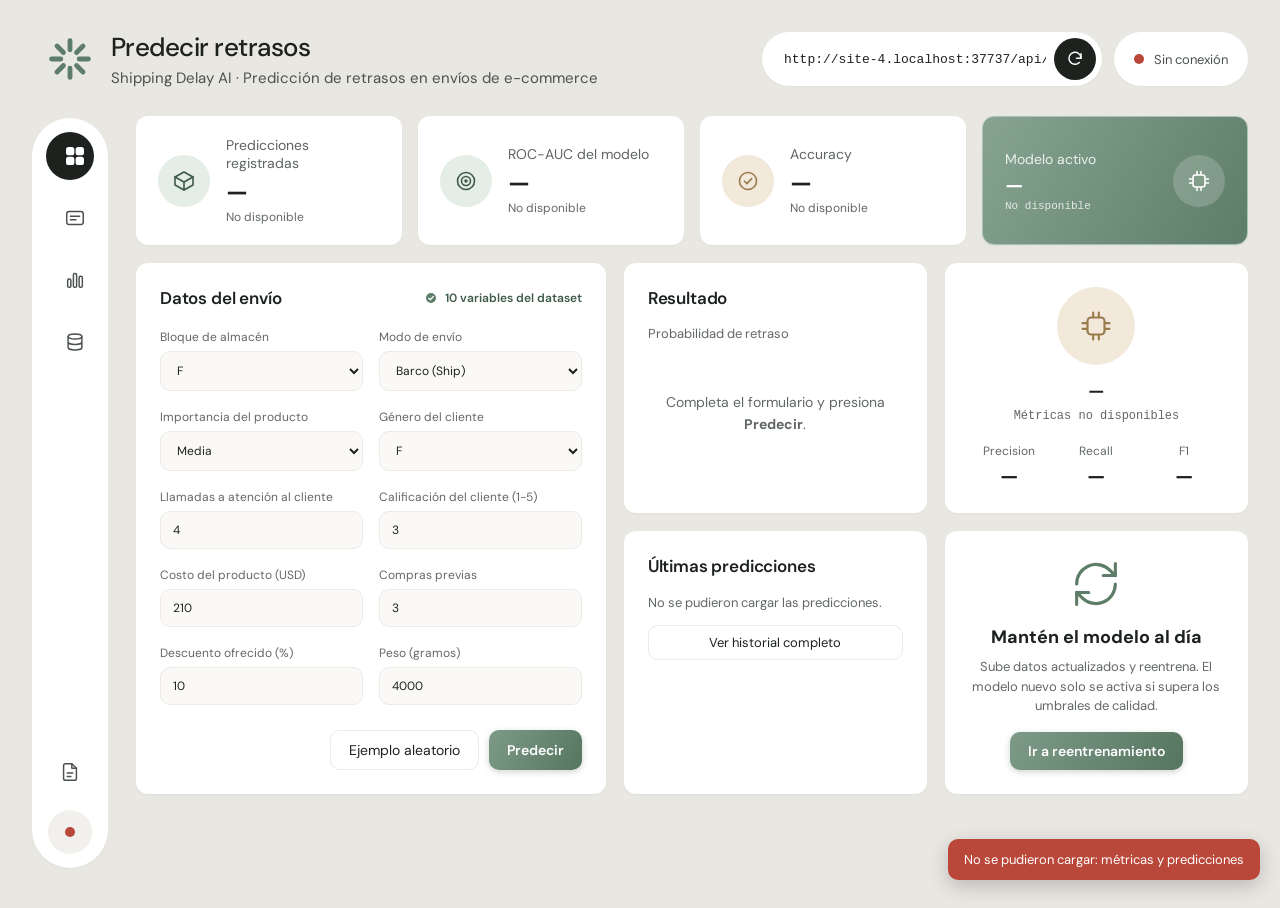
==== commit c72026d9: "fix(ui): aplicar sugerencias de CodeRabbit del PR #3 - Resumen: si /metrics o /predictions fallan se" ====
--- a/frontend/index.html
+++ b/frontend/index.html
@@ -29,11 +29,11 @@
   <div class="shell">
     <!-- ============ BARRA LATERAL ============ -->
     <aside class="sidebar">
-      <nav class="side-nav" role="tablist" aria-label="Secciones">
-        <button class="tab active" data-tab="predict" title="Predecir" aria-label="Predecir"><svg><use href="#i-predict"/></svg></button>
-        <button class="tab" data-tab="history" title="Historial" aria-label="Historial"><svg><use href="#i-history"/></svg></button>
-        <button class="tab" data-tab="metrics" title="Métricas del modelo" aria-label="Métricas del modelo"><svg><use href="#i-metrics"/></svg></button>
-        <button class="tab" data-tab="data" title="Datos y reentrenamiento" aria-label="Datos y reentrenamiento"><svg><use href="#i-data"/></svg></button>
+      <nav class="side-nav" role="tablist" aria-label="Secciones" aria-orientation="vertical">
+        <button class="tab active" data-tab="predict" role="tab" id="tabbtn-predict" aria-controls="tab-predict" aria-selected="true" tabindex="0" title="Predecir" aria-label="Predecir"><svg><use href="#i-predict"/></svg></button>
+        <button class="tab" data-tab="history" role="tab" id="tabbtn-history" aria-controls="tab-history" aria-selected="false" tabindex="-1" title="Historial" aria-label="Historial"><svg><use href="#i-history"/></svg></button>
+        <button class="tab" data-tab="metrics" role="tab" id="tabbtn-metrics" aria-controls="tab-metrics" aria-selected="false" tabindex="-1" title="Métricas del modelo" aria-label="Métricas del modelo"><svg><use href="#i-metrics"/></svg></button>
+        <button class="tab" data-tab="data" role="tab" id="tabbtn-data" aria-controls="tab-data" aria-selected="false" tabindex="-1" title="Datos y reentrenamiento" aria-label="Datos y reentrenamiento"><svg><use href="#i-data"/></svg></button>
       </nav>
       <div class="side-bottom">
         <a class="side-link" id="docsLink" href="/docs" target="_blank" rel="noopener" title="Documentación Swagger" aria-label="Documentación Swagger"><svg><use href="#i-doc"/></svg></a>
@@ -87,7 +87,7 @@
 
       <main>
         <!-- ============ PREDECIR ============ -->
-        <section id="tab-predict" class="panel active">
+        <section id="tab-predict" class="panel active" role="tabpanel" aria-labelledby="tabbtn-predict" tabindex="0">
           <div class="dash-grid">
             <form id="predictForm" class="card form-card">
               <div class="card-head">
@@ -180,7 +180,7 @@
         </section>
 
         <!-- ============ HISTORIAL ============ -->
-        <section id="tab-history" class="panel">
+        <section id="tab-history" class="panel" role="tabpanel" aria-labelledby="tabbtn-history" tabindex="0">
           <div class="card">
             <div class="card-head">
               <h2>Historial de predicciones</h2>
@@ -221,7 +221,7 @@
         </section>
 
         <!-- ============ MÉTRICAS ============ -->
-        <section id="tab-metrics" class="panel">
+        <section id="tab-metrics" class="panel" role="tabpanel" aria-labelledby="tabbtn-metrics" tabindex="0">
           <div id="kpis" class="kpis"></div>
           <div class="grid-2">
             <div class="card"><h2>Matriz de confusión (conjunto de prueba)</h2><div id="cmatrix"></div></div>
@@ -232,7 +232,7 @@
         </section>
 
         <!-- ============ DATOS / REENTRENAMIENTO ============ -->
-        <section id="tab-data" class="panel">
+        <section id="tab-data" class="panel" role="tabpanel" aria-labelledby="tabbtn-data" tabindex="0">
           <div class="grid-2">
             <div class="card">
               <h2>1 · Subir archivo de entrenamiento</h2>
--- a/frontend/styles.css
+++ b/frontend/styles.css
@@ -1,6 +1,6 @@
 /* Shipping Delay AI – estilo: tarjetas blancas sobre fondo cálido, acentos verde salvia */
 :root {
-  --bg: #e9e7e2; --card: #ffffff; --ink: #1d221f; --muted: #8b908c; --line: #eceae5;
+  --bg: #e9e7e2; --card: #ffffff; --ink: #1d221f; --muted: #626864; --line: #eceae5;
   --green: #5d7d68; --green-dark: #3e5a48; --green-soft: #e4ede6; --green-tint: #f1f6f2;
   --beige: #f2e9da; --beige-ink: #9a7b4f;
   --late: #c0623f; --late-soft: #f8e3dd; --ok: #4f7a5f; --bad: #b9473a;
@@ -240,3 +240,13 @@
 input[type=file]::file-selector-button { font: inherit; border: 0; border-radius: 8px; padding: 7px 14px; margin-right: 10px;
   background: var(--green-soft); color: var(--green-dark); font-weight: 600; cursor: pointer; }
 @media (max-width: 860px) { .sidebar { margin-top: 0; } }
+
+/* foco visible del panel y barra móvil en pantallas estrechas */
+.panel:focus-visible { outline: 2px solid var(--green-soft); outline-offset: 4px; border-radius: 12px; }
+@media (max-width: 420px) {
+  .sidebar { padding: 6px 8px; gap: 4px; }
+  .side-nav, .side-bottom { gap: 4px; }
+  .tab, .side-link { width: 40px; height: 40px; }
+  .tab svg, .side-link svg { width: 20px; height: 20px; }
+  .side-status { width: 36px; height: 36px; }
+}
